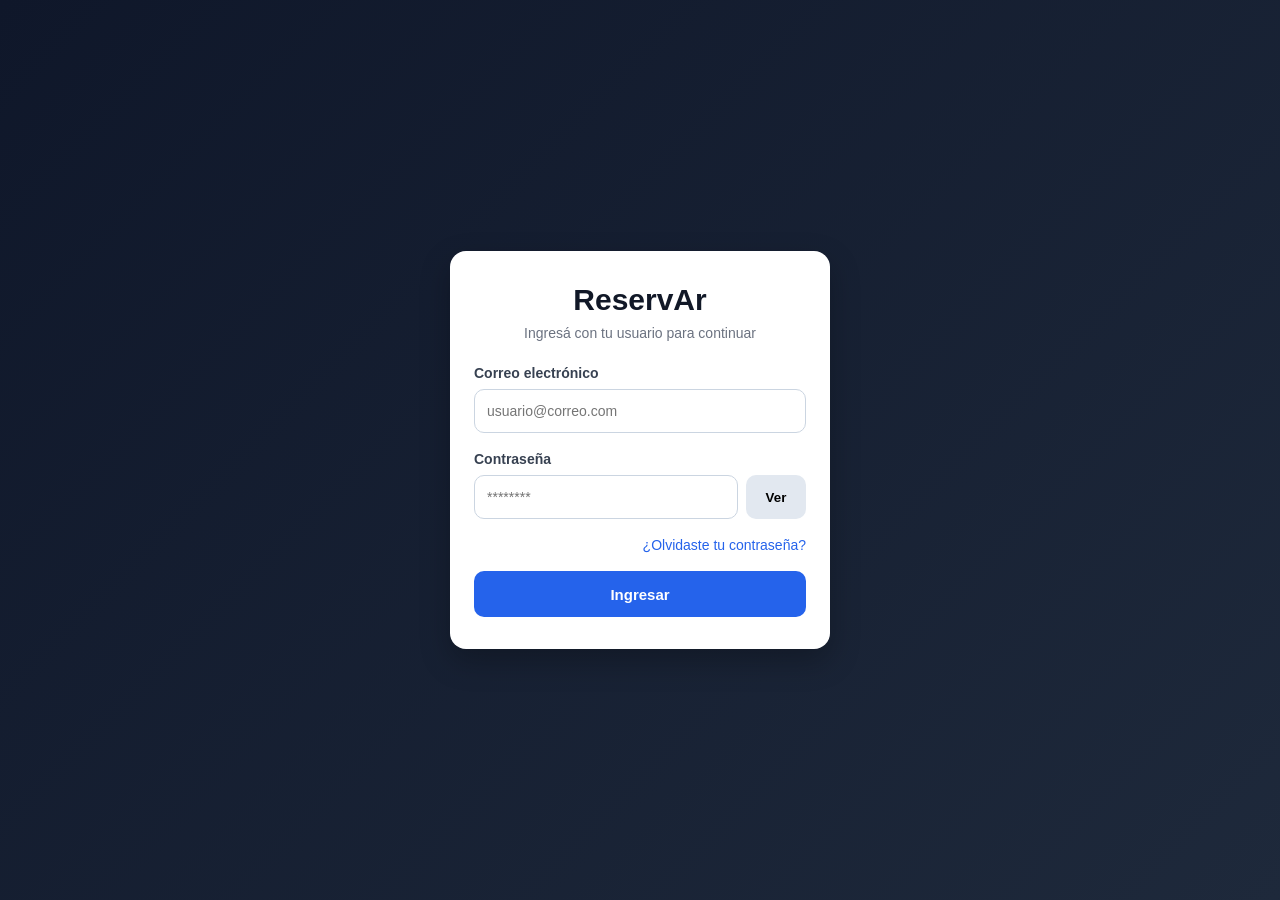
==== wwwroot/login.html @ 43cca746 "agrego FE login, BE - MS - Evento ABM y BE - MS - Sector ABM" ====
<!DOCTYPE html>
<html lang="es">

<head>
    <meta charset="UTF-8" />
    <meta name="viewport" content="width=device-width, initial-scale=1.0" />
    <title>ReservAr - Login</title>
    <link rel="stylesheet" href="./css/login.css" />
</head>

<body>
    <main class="login-page" data-sys-render="auto">
        <section class="login-card">
            <div class="login-header">
                <h1>ReservAr</h1>
                <p>Ingresá con tu usuario para continuar</p>
            </div>

            <form id="loginForm" class="login-form">
                <div class="form-group">
                    <label for="email">Correo electrónico</label>
                    <input type="email" id="email" name="email" placeholder="usuario@correo.com" required />
                </div>

                <div class="form-group">
                    <label for="password">Contraseña</label>
                    <div class="password-wrapper">
                        <input type="password" id="password" name="password" placeholder="********" required />
                        <button type="button" id="togglePassword" class="toggle-password">
                            Ver
                        </button>
                    </div>
                </div>

                <div class="form-options">
                    <a href="/forgot-password.html" class="forgot-link">¿Olvidaste tu contraseña?</a>
                </div>

                <button type="submit" id="loginButton" class="login-button">
                    Ingresar
                </button>

                <div id="loadingMessage" class="loading-message hidden">
                    Validando credenciales...
                </div>

                <div id="errorMessage" class="error-message hidden"></div>
                <div id="successMessage" class="success-message hidden"></div>
            </form>
        </section>
    </main>

    <script src="./js/login.js"></script>
</body>

</html>
---- wwwroot/css/login.css ----
* {
    box-sizing: border-box;
    margin: 0;
    padding: 0;
  }
  
  body {
    font-family: Arial, sans-serif;
    background: linear-gradient(135deg, #0f172a, #1e293b);
    min-height: 100vh;
    display: flex;
    align-items: center;
    justify-content: center;
    color: #0f172a;
  }
  
  .login-page {
    width: 100%;
    max-width: 420px;
    padding: 20px;
  }
  
  .login-card {
    background: #ffffff;
    border-radius: 16px;
    padding: 32px 24px;
    box-shadow: 0 12px 30px rgba(0, 0, 0, 0.25);
  }
  
  .login-header {
    text-align: center;
    margin-bottom: 24px;
  }
  
  .login-header h1 {
    font-size: 30px;
    margin-bottom: 8px;
    color: #111827;
  }
  
  .login-header p {
    color: #6b7280;
    font-size: 14px;
  }
  
  .login-form {
    display: flex;
    flex-direction: column;
    gap: 18px;
  }
  
  .form-group {
    display: flex;
    flex-direction: column;
    gap: 8px;
  }
  
  .form-group label {
    font-size: 14px;
    font-weight: bold;
    color: #374151;
  }
  
  .form-group input {
    height: 44px;
    border: 1px solid #cbd5e1;
    border-radius: 10px;
    padding: 0 12px;
    font-size: 14px;
  }
  
  .password-wrapper {
    display: flex;
    gap: 8px;
  }
  
  .password-wrapper input {
    flex: 1;
  }
  
  .toggle-password {
    min-width: 60px;
    border: none;
    background: #e2e8f0;
    border-radius: 10px;
    cursor: pointer;
    font-weight: bold;
  }
  
  .form-options {
    display: flex;
    justify-content: flex-end;
  }
  
  .forgot-link {
    text-decoration: none;
    font-size: 14px;
    color: #2563eb;
  }
  
  .forgot-link:hover {
    text-decoration: underline;
  }
  
  .login-button {
    height: 46px;
    border: none;
    border-radius: 10px;
    background: #2563eb;
    color: white;
    font-size: 15px;
    font-weight: bold;
    cursor: pointer;
  }
  
  .login-button:disabled {
    background: #93c5fd;
    cursor: not-allowed;
  }
  
  .loading-message,
  .error-message,
  .success-message {
    border-radius: 10px;
    padding: 12px;
    font-size: 14px;
  }
  
  .loading-message {
    background: #eff6ff;
    color: #1d4ed8;
  }
  
  .error-message {
    background: #fee2e2;
    color: #b91c1c;
  }
  
  .success-message {
    background: #dcfce7;
    color: #15803d;
  }
  
  .hidden {
    display: none;
  }
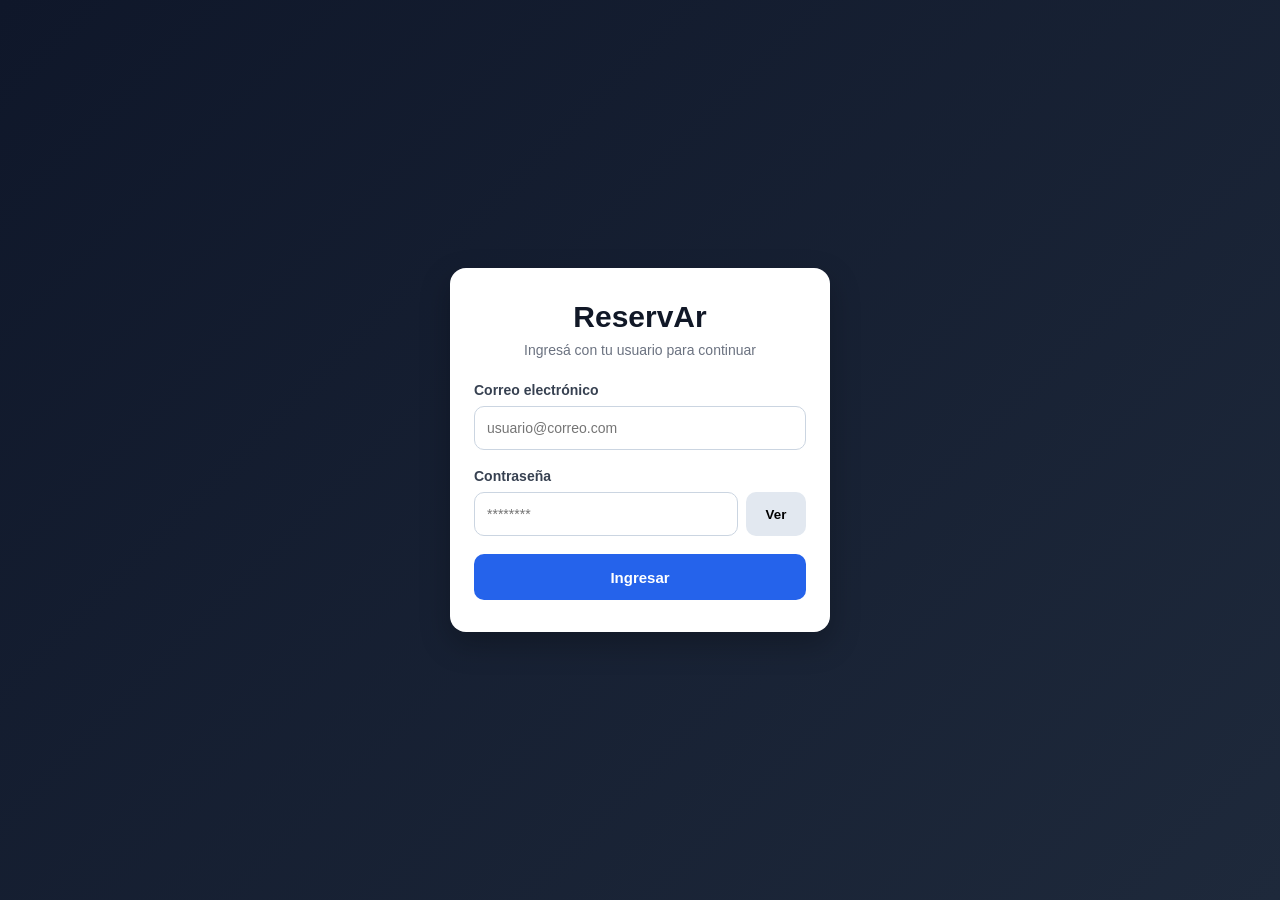
==== commit e9a755b0: "quitar forgotpass" ====
--- a/wwwroot/login.html
+++ b/wwwroot/login.html
@@ -32,10 +32,6 @@
                     </div>
                 </div>
 
-                <div class="form-options">
-                    <a href="/forgot-password.html" class="forgot-link">¿Olvidaste tu contraseña?</a>
-                </div>
-
                 <button type="submit" id="loginButton" class="login-button">
                     Ingresar
                 </button>
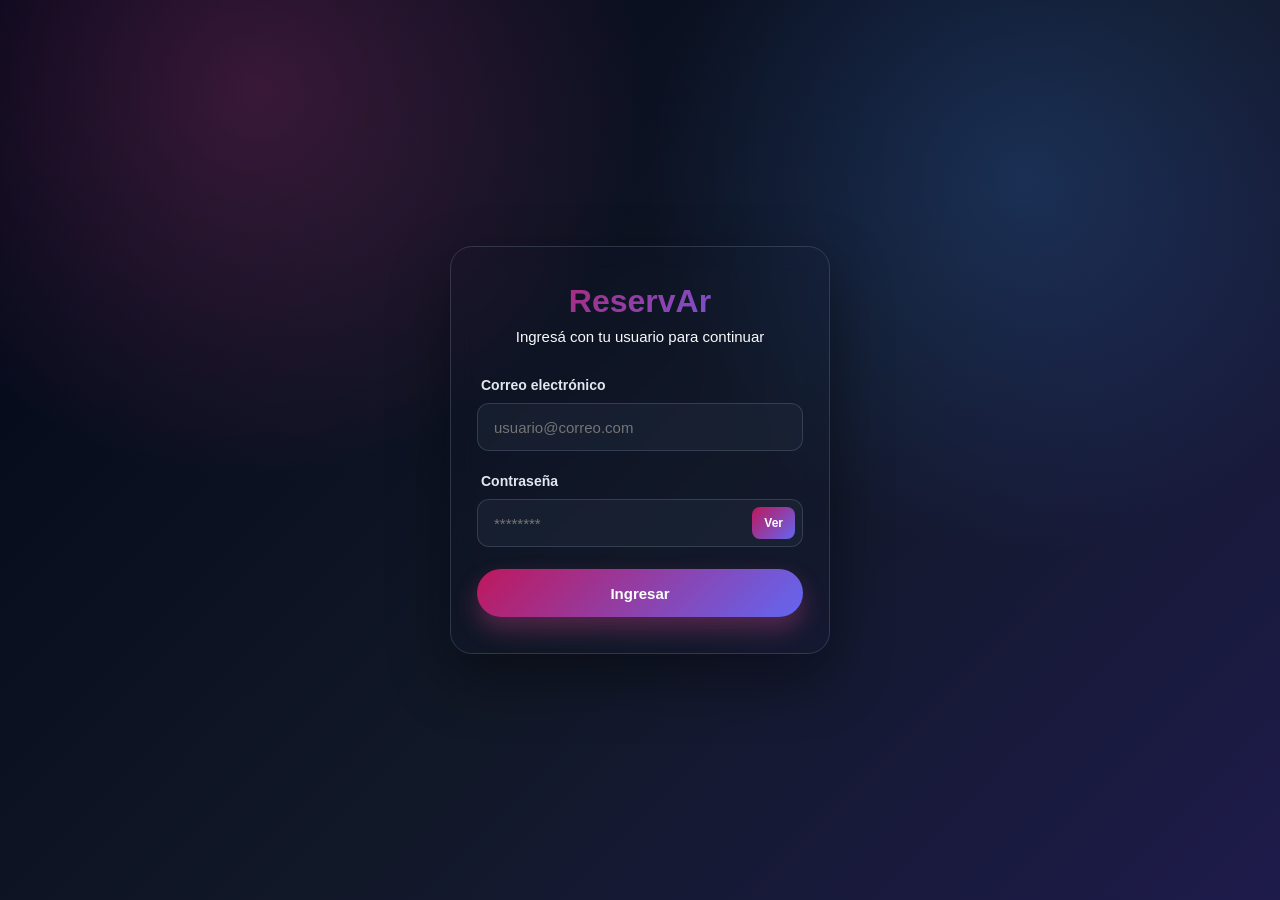
==== commit 0a0e569e: "modularizacion del proyecto frontend - Quedan particularidades por resolver" ====
--- a/wwwroot/login.html
+++ b/wwwroot/login.html
@@ -5,7 +5,7 @@
     <meta charset="UTF-8" />
     <meta name="viewport" content="width=device-width, initial-scale=1.0" />
     <title>ReservAr - Login</title>
-    <link rel="stylesheet" href="./css/login.css" />
+    <link rel="stylesheet" href="./css/main.css" />
 </head>
 
 <body>
@@ -46,7 +46,7 @@
         </section>
     </main>
 
-    <script src="./js/login.js"></script>
+    <script type="module" src="./js/login.js"></script>
 </body>
 
 </html>
--- a/wwwroot/css/main.css
+++ b/wwwroot/css/main.css
@@ -0,0 +1,21 @@
+/* Importar base y variables */
+@import "./base/variables.css";
+
+/* Importar estructura */
+@import "./layout/grid.css";
+
+/* Importar componentes */
+@import "./components/buttons.css";
+@import "./components/seats.css";
+
+/* Estructura específica de Auth */
+@import "./layout/auth_layout.css";
+
+/* Componentes reutilizables */
+@import "./components/forms.css";
+
+/* Otros estilos menores (helpers, mensajes, etc.) */
+.hidden { display: none; }
+.loading-message { background: rgba(59, 130, 246, 0.14); color: #bfdbfe; padding: 14px; border-radius: 14px; }
+.error-message { background: rgba(239, 68, 68, 0.14); color: #fecaca; padding: 14px; border-radius: 14px; }
+.success-message { background: rgba(34, 197, 94, 0.14); color: #86efac; padding: 14px; border-radius: 14px; }
